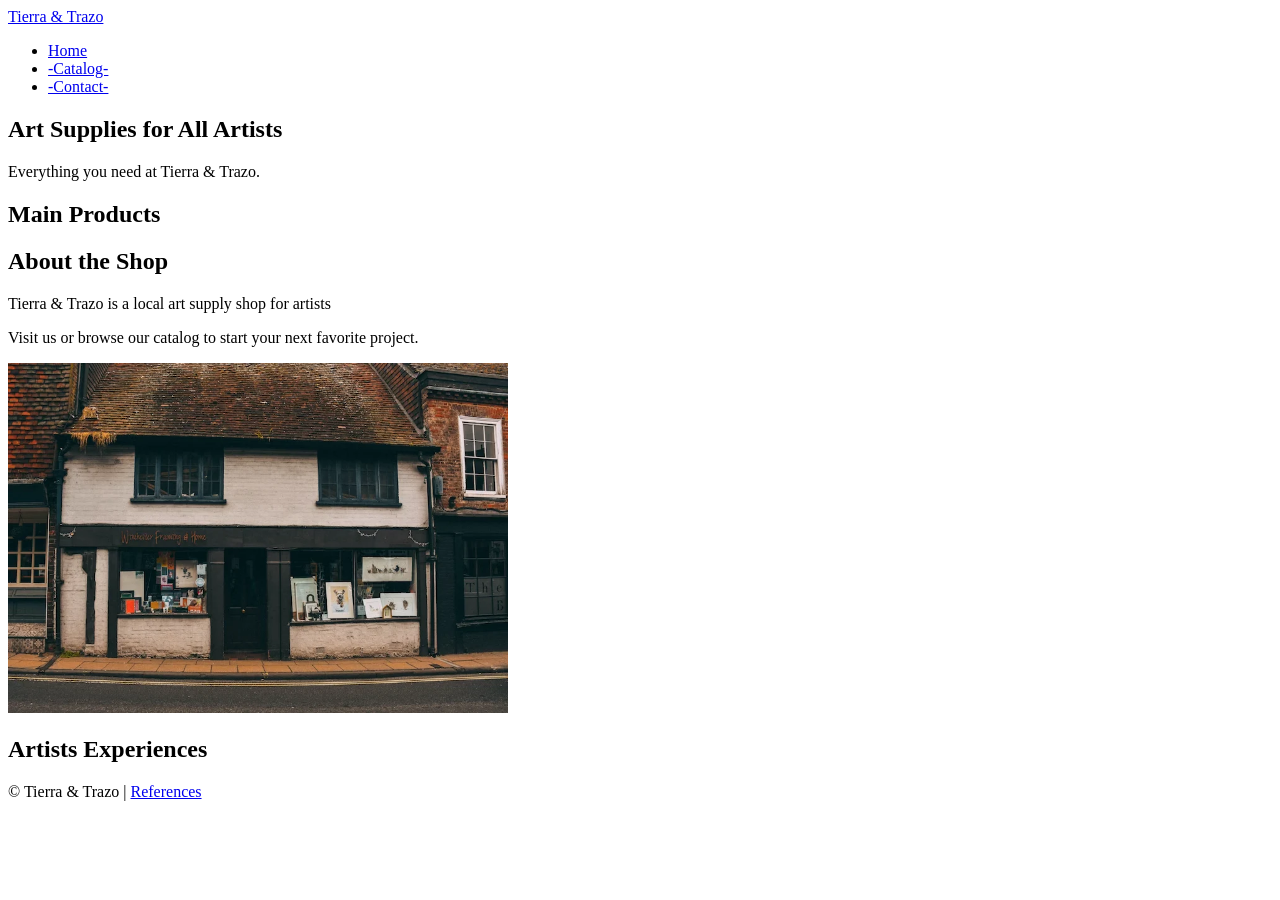
==== program/index.html @ d96b02f0 "Index done" ====
<!DOCTYPE html>
<html lang="en">
<head>
  <meta charset="UTF-8" />
  <meta name="viewport" content="width=device-width, initial-scale=1.0" />
  <title>Tierra & Trazo</title>
  <link rel="preconnect" href="https://fonts.googleapis.com" />
  <link rel="preconnect" href="https://fonts.gstatic.com" crossorigin />
  <link href="https://fonts.googleapis.com/css2?family=Playfair+Display:wght@400;700&family=Lato:wght@400;700&display=swap" rel="stylesheet" />
  <link rel="stylesheet" href="styles/main.css" />
</head>

<body>
  <header>

    <div class="header-inner">
      <a href="index.html" class="logo">Tierra &amp; Trazo</a>
      <nav>
        <ul>
          <li><a href="index.html" class="active">Home</a></li>
          <li><a href="catalog.html">-Catalog-</a></li>
          <li><a href="contact.html">-Contact-</a></li>
        </ul>
      </nav>
    </div>

  </header>

  <main>
    <section class="hero">
      <h1>Art Supplies for All Artists</h1>
      <p>Everything you need at Tierra &amp; Trazo.</p>
    </section>

    <section>
      <h2>Main Products</h2>
      <div class="product-grid" id="main-grid"></div>
    </section>
    <section class="about-section">

      <div class="about-content">
        <div>
          <h2>About the Shop</h2>
          <p>Tierra &amp; Trazo is a local art supply shop for artists</p>
          <p>Visit us or browse our catalog to start your next favorite project.</p>
        </div>
        <img src="images/about.webp" alt="Tierra and Trazo shop" loading="lazy" width="500" height="350" />
      </div>
    </section>

    <section>
      <h2>Artists Experiences</h2>
      <div class="testimonial-grid" id="testimonial-grid"></div>
    </section>
  </main>

  <footer>
    <p>&copy; <span id="year"></span> Tierra &amp; Trazo | <a href="references.html">References</a></p>
  </footer>
  
  <script src="scripts/main.js"></script>
</body>
</html>
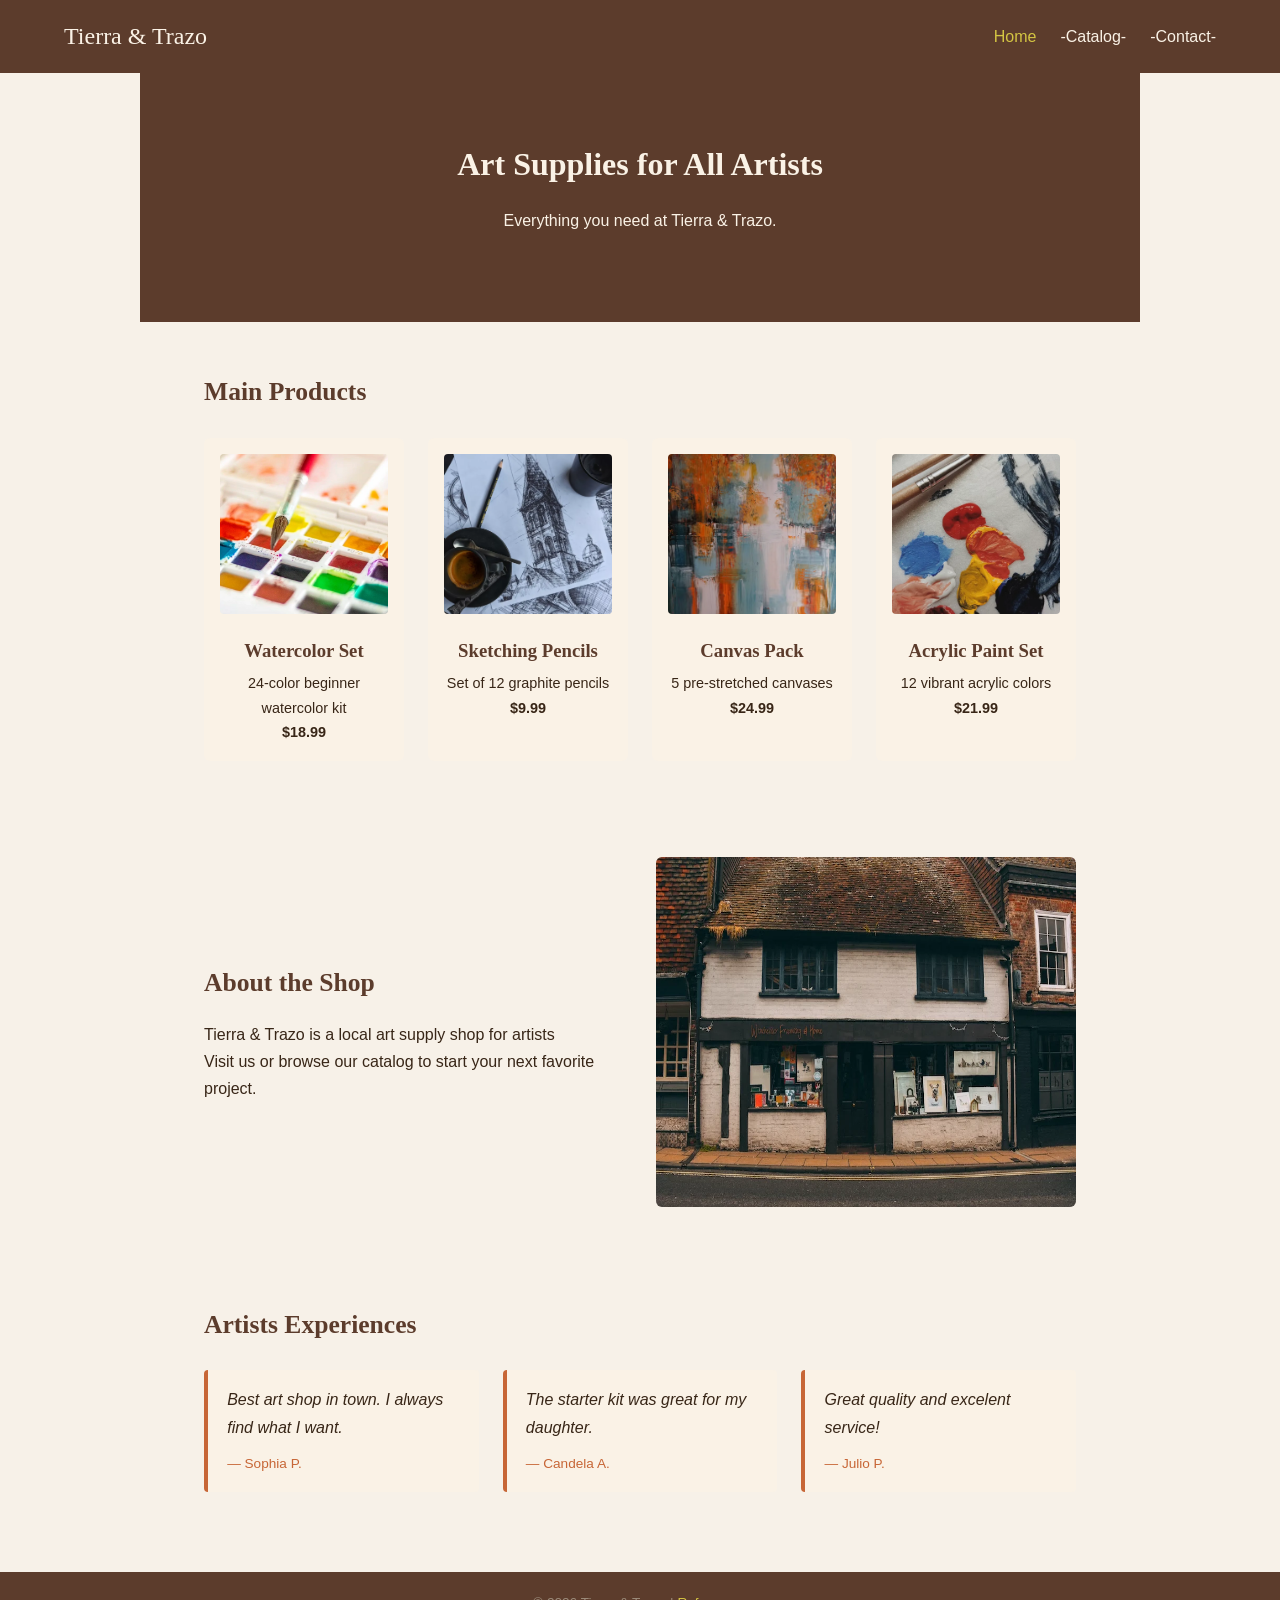
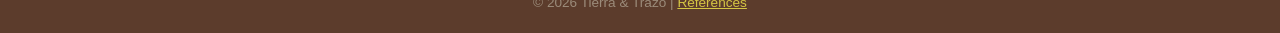
==== commit 83e7d6fc: "Mainjs fixed" ====
--- a/program/index.html
+++ b/program/index.html
@@ -34,7 +34,7 @@
 
     <section>
       <h2>Main Products</h2>
-      <div class="product-grid" id="main-grid"></div>
+      <div class="product-grid" id="featured-grid"></div>
     </section>
     <section class="about-section">
 
@@ -58,6 +58,6 @@
     <p>&copy; <span id="year"></span> Tierra &amp; Trazo | <a href="references.html">References</a></p>
   </footer>
   
-  <script src="scripts/main.js"></script>
+  <script src="main.js"></script>
 </body>
 </html>
--- a/program/styles/main.css
+++ b/program/styles/main.css
@@ -0,0 +1,201 @@
+@import url('https://fonts.googleapis.com/css2?family=Playfair+Display:wght@400;700&family=Lato:wght@400;700&display=swap');
+
+:root {
+  --bark: #5c3c2c;
+  --terracotta: #c76636;
+  --ochre: #d4c543;
+  --cream: #faf2e6;
+}
+
+* { box-sizing: border-box; margin: 0; padding: 0; }
+body {
+  font-family: 'Lato', sans-serif;
+  background-color: #f7f1e8;
+  color: #382617;
+  line-height: 1.7;
+}
+
+header {
+  background-color: var(--bark);
+  padding: 1rem 5%;
+}
+.header-inner {
+  display: flex;
+  align-items: center;
+  justify-content: space-between;
+
+}
+
+.logo {
+  font-family: 'Playfair Display', serif;
+  color: var(--cream);
+  font-size: 1.5rem;
+  text-decoration: none;
+}
+
+nav ul {
+  list-style: none;
+  display: flex;
+  gap: 1.5rem;
+}
+nav a {
+  color: var(--cream);
+  text-decoration: none;
+}
+nav a:hover, nav a.active {
+  color: var(--ochre);
+}
+
+.hero {
+  background-color: var(--bark);
+  color: var(--cream);
+  padding: 4rem 5%;
+  text-align: center;
+}
+.hero h1 {
+  font-family: 'Playfair Display', serif;
+  font-size: 2rem;
+  margin-bottom: 1rem;
+}
+.hero p { margin-bottom: 1.5rem; }
+
+.btn {
+  background-color: var(--terracotta);
+  color: rgb(239, 238, 238);
+  padding: 0.6rem 1.4rem;
+  border: none;
+  border-radius: 4px;
+  text-decoration: none;
+  cursor: pointer;
+  font-family: 'Lato', sans-serif;
+  font-size: 1rem;
+  display: inline-block;
+}
+.btn:hover { background-color: var(--ochre); color: var(--bark); }
+
+section {
+  padding: 3rem 5%;
+  max-width: 1000px;
+  margin: 0 auto;
+}
+section h2 {
+  font-family: 'Playfair Display', serif;
+  font-size: 1.6rem;
+  color: var(--bark);
+  margin-bottom: 1.5rem;
+}
+
+.product-grid {
+  display: grid;
+  grid-template-columns: repeat(auto-fit, minmax(200px, 1fr));
+  gap: 1.5rem;
+}
+.product-card {
+  background: var(--cream);
+  border-radius: 6px;
+  padding: 1rem;
+  text-align: center;
+}
+.product-card img {
+  width: 100%;
+  height: 160px;
+  object-fit: cover;
+  border-radius: 4px;
+  margin-bottom: 0.8rem;
+}
+.product-card h3 {
+  font-family: 'Playfair Display', serif;
+  color: var(--bark);
+  margin-bottom: 0.3rem;
+}
+.product-card p { font-size: 0.9rem; }
+
+.about-section { padding: 3rem 5%; max-width: 1000px; margin: 0 auto; }
+.about-content {
+  display: grid;
+  grid-template-columns: 1fr 1fr;
+  gap: 2rem;
+  align-items: center;
+}
+.about-content h2 {
+  font-family: 'Playfair Display', serif;
+  font-size: 1.6rem;
+  color: var(--bark);
+  margin-bottom: 1rem;
+}
+.about-content img {
+  width: 100%;
+  border-radius: 6px;
+}
+
+.testimonial-grid {
+  display: grid;
+  grid-template-columns: repeat(auto-fit, minmax(220px, 1fr));
+  gap: 1.5rem;
+}
+.testimonial-card {
+  background: var(--cream);
+  border-left: 4px solid var(--terracotta);
+  padding: 1rem 1.2rem;
+  border-radius: 4px;
+}
+.testimonial-card p { font-style: italic; margin-bottom: 0.5rem; }
+.testimonial-card span { font-size: 0.85rem; color: var(--terracotta); }
+
+form {
+  display: flex;
+  flex-direction: column;
+  gap: 1rem;
+  max-width: 500px;
+}
+
+label { font-weight: bold; font-size: 0.9rem; }
+
+input, select, textarea {
+  width: 100%;
+  padding: 0.6rem;
+  border: 1px solid #b7b6b6;
+  border-radius: 4px;
+  font-family: 'Lato', sans-serif;
+  font-size: 1rem;
+}
+
+.filter-bar {
+  display: flex;
+  gap: 0.8rem;
+  flex-wrap: wrap;
+  margin-bottom: 1.5rem;
+}
+.filter-btn {
+  background: var(--cream);
+  border: 1px solid var(--terracotta);
+  color: var(--bark);
+  padding: 0.4rem 1rem;
+  border-radius: 20px;
+  cursor: pointer;
+  font-family: 'Lato', sans-serif;
+}
+.filter-btn.active, .filter-btn:hover {
+  background: var(--terracotta);
+  color: rgb(249, 245, 245);
+}
+
+footer {
+  background-color: var(--bark);
+  color: #9b8b7a;
+  text-align: center;
+  padding: 1.2rem;
+  font-size: 0.85rem;
+  margin-top: 2rem;
+}
+footer a { color: var(--ochre); }
+
+#form-response {
+  margin-top: 1rem;
+  font-weight: bold;
+  color: var(--terracotta);
+}
+@media (max-width: 600px) {
+  .about-content { grid-template-columns: 1fr; }
+  nav ul { gap: 1rem; }
+}
